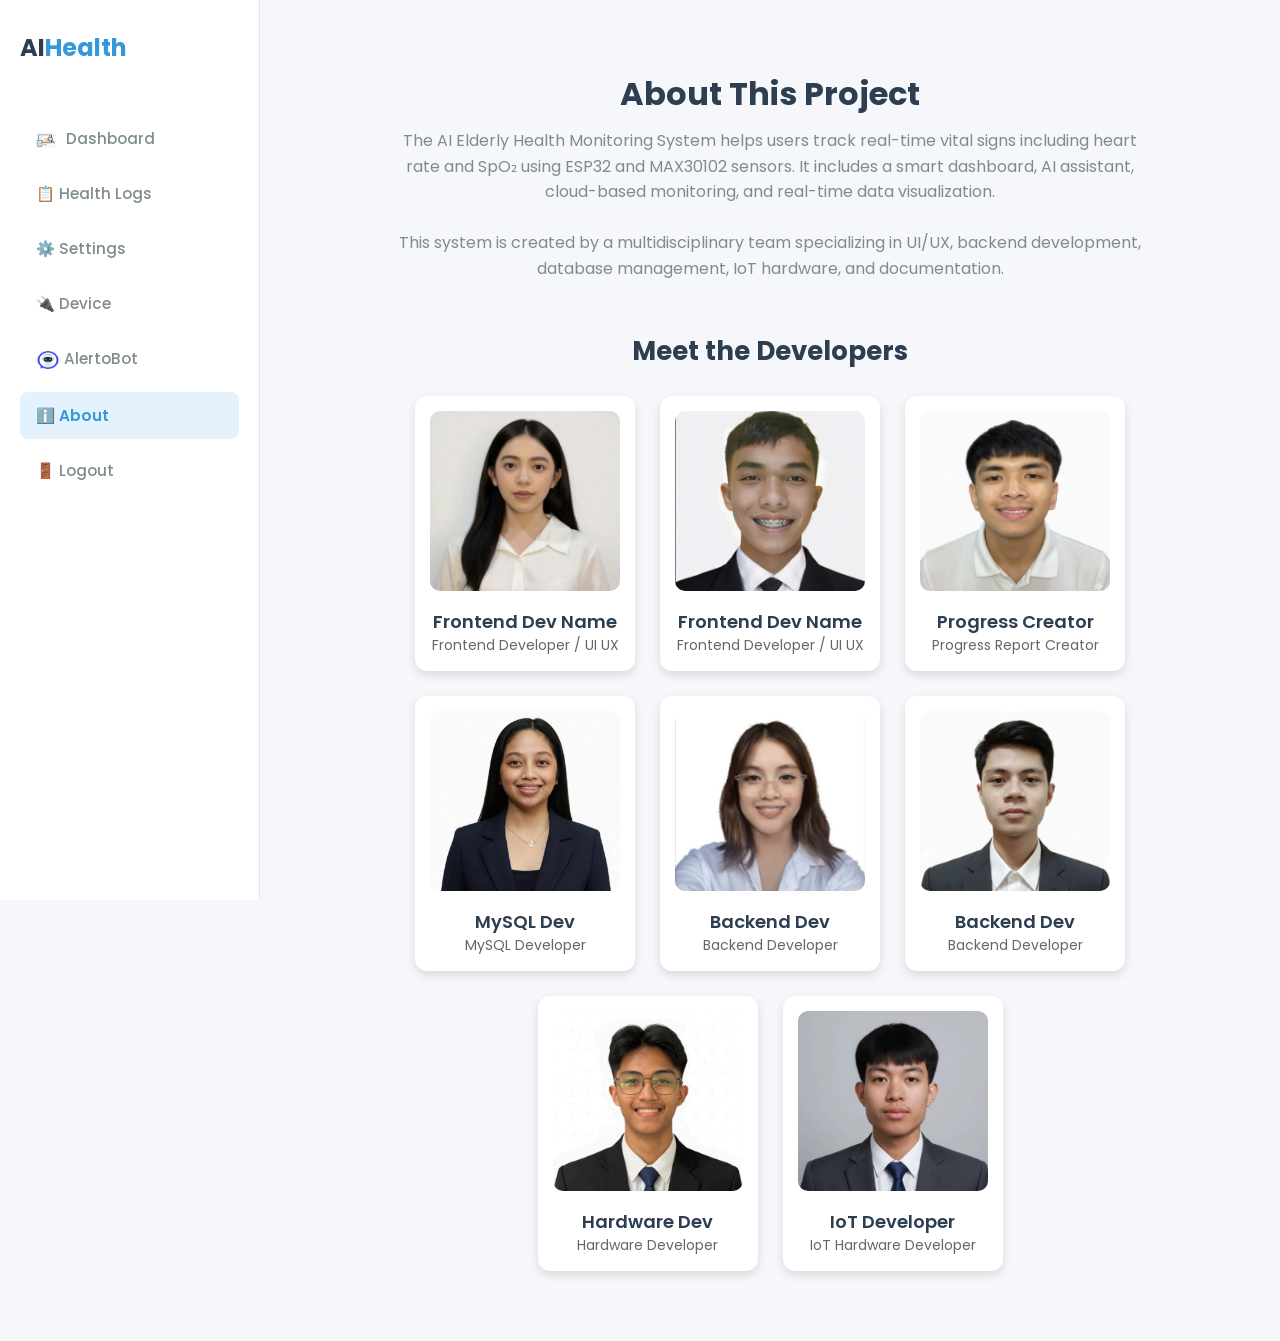
==== about.html @ 73e4592b "Restore frontend files" ====
<!DOCTYPE html>
<html lang="en">
<head>
  <meta charset="UTF-8" />
  <meta name="viewport" content="width=device-width, initial-scale=1.0" />
  <title>About | AI Health Monitor</title>

  <link rel="stylesheet" href="styles.css" />
  <link href="https://fonts.googleapis.com/css2?family=Poppins:wght@400;600;700&display=swap" rel="stylesheet" />

  <style>
    .about-wrapper {
      width: 100%;
      display: flex;
      justify-content: center;
    }

    .about-container {
      padding: 20px;
      width: 90%;
      max-width: 1000px;
      text-align: center;
    }

    .about-title {
      font-size: 32px;
      font-weight: 700;
      margin-bottom: 10px;
    }

    .about-desc {
      font-size: 16px;
      line-height: 1.6;
      margin: 0 auto 30px auto;
      max-width: 850px;
    }

    .team-section {
      margin-top: 50px;
    }

    .team-title {
      font-size: 26px;
      font-weight: 700;
      margin-bottom: 25px;
    }

    .team-grid {
      display: flex;
      flex-wrap: wrap;
      justify-content: center;
      gap: 25px;
    }

    /* Dev Card Styles */
    .dev-card {
      width: 220px;
      background: #fff;
      border-radius: 12px;
      padding: 15px;
      box-shadow: 0 4px 10px rgba(0,0,0,0.12);
      text-align: center;
      transition: transform 0.35s ease, box-shadow 0.35s ease;
      cursor: pointer;
    }

    /* Hover Animation */
    .dev-card:hover {
      transform: translateY(-8px) scale(1.03);
      box-shadow: 0 10px 20px rgba(0,0,0,0.18);
    }

    .dev-photo {
      width: 100%;
      height: 180px;
      object-fit: cover;
      border-radius: 10px;
      background: #ccc;
    }

    .dev-name {
      font-size: 18px;
      font-weight: 600;
      margin-top: 10px;
    }

    .dev-role {
      font-size: 14px;
      color: #666;
    }

    /* Modal Background */
.modal {
  display: none;
  position: fixed;
  z-index: 2000;
  left: 0;
  top: 0;
  width: 100%;
  height: 100%;
  background: rgba(0,0,0,0.6);
  animation: fadeIn 0.3s ease;
}

/* Modal Box */
.modal-content {
  background: #fff;
  width: 90%;
  max-width: 450px;
  margin: 7% auto;
  padding: 20px;
  border-radius: 12px;
  text-align: center;
  animation: popIn 0.3s ease;
  box-shadow: 0 10px 25px rgba(0,0,0,0.2);
}

/* Developer Modal Photo */
.modal-photo {
  width: 160px;
  height: 160px;
  border-radius: 12px;
  object-fit: cover;
  margin-bottom: 15px;
}

/* Close Button */
.close {
  float: right;
  font-size: 28px;
  cursor: pointer;
  font-weight: bold;
}

/* Animations */
@keyframes fadeIn {
  from { opacity: 0; }
  to { opacity: 1; }
}

@keyframes popIn {
  from { transform: scale(0.8); opacity: 0; }
  to { transform: scale(1); opacity: 1; }
}

/* Updated Professional Modal Styling */
.professional-modal {
  max-width: 520px;
  padding: 35px 40px;
  border-radius: 18px;
  background: #ffffff;
  box-shadow: 0 10px 40px rgba(0,0,0,0.15);
  animation: fadeIn 0.22s ease-out;
}

@keyframes fadeIn {
  from { opacity: 0; transform: scale(0.97); }
  to { opacity: 1; transform: scale(1); }
}

.close {
  font-size: 26px;
  font-weight: bold;
  color: #444;
  position: absolute;
  right: 25px;
  top: 20px;
  cursor: pointer;
}

.modal-header {
  text-align: center;
  margin-bottom: 25px;
}

.modal-photo {
  width: 140px;
  height: 140px;
  object-fit: cover;
  border-radius: 12px;
  margin-bottom: 12px;
  box-shadow: 0 4px 12px rgba(0,0,0,0.15);
}

.modal-name {
  font-size: 26px;
  font-weight: 700;
  margin: 8px 0 3px;
  color: #1d2d50;
}

.modal-role {
  font-size: 15px;
  font-weight: 600;
  color: #377dff;
  margin-bottom: 15px;
}

.modal-section {
  margin: 28px 0;
  text-align: center;
}

.section-title {
  font-size: 16px;
  font-weight: 700;
  margin-bottom: 6px;
  color: #444;
}

.modal-section p {
  font-size: 15px;
  color: #555;
  line-height: 1.5;
}

.contribution-list {
  text-align: left;
  margin-top: 10px;
  padding-left: 18px;
  line-height: 1.6;
}

.contribution-list li {
  margin-bottom: 8px;
  color: #333;
}


  </style>
</head>

<body>
  <button class="back-btn" onclick="window.location.href='dashboard.html'">← Back</button>

  <div class="dashboard-container">
    <!-- Sidebar -->
    <aside class="sidebar">
      <h2 class="logo">AI<span>Health</span></h2>
      <nav class="nav-links">
        <a href="./dashboard.html"><img src="dashboard.png" class="nav-icon"> Dashboard</a>
        <a href="./healthlogs.html">📋 Health Logs</a>
        <a href="./settings.html">⚙️ Settings</a>
        <a href="./device.html">🔌 Device</a>
        <a href="./ai-assistant.html">
          <img src="chatbot.jpg" style="width:24px; height:24px; border-radius:50%; vertical-align:middle;">
          AlertoBot
        </a>
        <a href="./about.html" class="active">ℹ️ About</a>
        <a href="./signin.html">🚪 Logout</a>
      </nav>
    </aside>

    <!-- Main Content -->
    <main class="main-content">
      <div class="about-wrapper">
        <div class="about-container">

          <!-- Overview -->
          <h1 class="about-title">About This Project</h1>
          <p class="about-desc">
            The AI Elderly Health Monitoring System helps users track real-time vital signs including heart rate and SpO₂ using ESP32 and MAX30102 sensors. 
            It includes a smart dashboard, AI assistant, cloud-based monitoring, and real-time data visualization.
            <br><br>
            This system is created by a multidisciplinary team specializing in UI/UX, backend development, database management, IoT hardware, and documentation.
          </p>

          <!-- Developer Section -->
          <div class="team-section">
  <h2 class="team-title">Meet the Developers</h2>

  <div class="team-grid">

    <!-- Example Developer Card (Copy for all devs) -->
    <div class="dev-card" onclick="openModal('dev1')">
      <img src="sun.png" class="dev-photo">
      <div class="dev-name">Frontend Dev Name</div>
      <div class="dev-role">Frontend Developer / UI UX</div>
    </div>

    <div class="dev-card" onclick="openModal('dev2')">
      <img src="jazz.png" class="dev-photo">
      <div class="dev-name">Frontend Dev Name</div>
      <div class="dev-role">Frontend Developer / UI UX</div>
    </div>

    <div class="dev-card" onclick="openModal('dev3')">
      <img src="manalo.png" class="dev-photo">
      <div class="dev-name">Progress Creator</div>
      <div class="dev-role">Progress Report Creator</div>
    </div>

    <div class="dev-card" onclick="openModal('dev4')">
      <img src="lana.png" class="dev-photo">
      <div class="dev-name">MySQL Dev</div>
      <div class="dev-role">MySQL Developer</div>
    </div>

    <div class="dev-card" onclick="openModal('dev5')">
      <img src="manel.png" class="dev-photo">
      <div class="dev-name">Backend Dev</div>
      <div class="dev-role">Backend Developer</div>
    </div>

    <div class="dev-card" onclick="openModal('dev6')">
      <img src="jen.png" class="dev-photo">
      <div class="dev-name">Backend Dev</div>
      <div class="dev-role">Backend Developer</div>
    </div>

    <div class="dev-card" onclick="openModal('dev7')">
      <img src="harris.png" class="dev-photo">
      <div class="dev-name">Hardware Dev</div>
      <div class="dev-role">Hardware Developer</div>
    </div>

    <div class="dev-card" onclick="openModal('dev8')">
      <img src="jonas.png" class="dev-photo">
      <div class="dev-name">IoT Developer</div>
      <div class="dev-role">IoT Hardware Developer</div>
    </div>

  </div>
</div>

<!-- ========================== -->
<!-- MODALS FOR EACH DEVELOPER -->
<!-- ========================== -->

<!-- Example Modal -->
<div id="dev1" class="modal">
  <div class="modal-content professional-modal">

    <span class="close" onclick="closeModal('dev1')">&times;</span>

    <div class="modal-header">
      <img src="sun.png" class="modal-photo" alt="Developer Photo">
      <h2 class="modal-name">Sunshine Lepaña</h2>
      <h4 class="modal-role">Frontend Developer</h4>
    </div>

    <div class="modal-section">
      <h3 class="section-title">Year & Course</h3>
      <p>4th Year Bachelor of Science in Computer Engineering</p>
    </div>

    <div class="modal-section">
      <h3 class="section-title">School</h3>
      <p>Laguna State Polytechnic University - San Pablo City Campus</p>
    </div>

    <div class="modal-section">
      <h3 class="section-title">Contributions</h3>
      <ul class="contribution-list">
        <li>Implement responsive layouts for multi-device compatibility</li>
        <li>Improve UI/UX through organized page structure</li>
        <li>Ensure accessibility using proper tags, labels, and attributes</li>
        <li>Maintain consistency in layout and content presentation</li>
      </ul>
    </div>

  </div>
</div>



<!-- DEV 2 MODAL -->
<div id="dev2" class="modal">
  <div class="modal-content professional-modal">
    <span class="close" onclick="closeModal('dev2')">&times;</span>

    <div class="modal-header">
      <img src="jazz.png" class="modal-photo" alt="Developer Photo">
      <h2 class="modal-name">Jazztin M. Isabedra</h2>
      <h4 class="modal-role">Frontend Developer</h4>
    </div>

    <div class="modal-section">
      <h3 class="section-title">Year & Course</h3>
      <p>4th Year Bachelor of Science in Computer Engineering</p>
    </div>

    <div class="modal-section">
      <h3 class="section-title">Email</h3>
      <p>isabedrajazz@gmail.com</p>
    </div>

    <div class="modal-section">
      <h3 class="section-title">Contributions</h3>
      <ul class="contribution-list">
        <li>Improved the user interface and user experience</li>
        <li>Designed clean, responsive, user-friendly layouts</li>
        <li>Styled components for consistency and clarity</li>
        <li>Enhanced interactivity and user flow</li>
        <li>Ensured front-end matched project branding & requirements</li>
      </ul>
    </div>
  </div>
</div>


<!-- DEV 3 MODAL -->
<div id="dev3" class="modal">
  <div class="modal-content professional-modal">
    <span class="close" onclick="closeModal('dev3')">&times;</span>

    <div class="modal-header">
      <img src="manalo.png" class="modal-photo" alt="Developer Photo">
      <h2 class="modal-name">Carl Justin D. Manalo</h2>
      <h4 class="modal-role">Progress Report Creator</h4>
    </div>

    <div class="modal-section">
      <h3 class="section-title">Year & Course</h3>
      <p>4th Year Bachelor of Science in Computer Engineering</p>
    </div>

    <div class="modal-section">
      <h3 class="section-title">Email</h3>
      <p>cjmanalo525@gmail.com</p>
    </div>

    <div class="modal-section">
      <h3 class="section-title">Contributions</h3>
      <ul class="contribution-list">
        <li>Summarized group accomplishments for reports</li>
        <li>Checked progress alignment with planned timeline</li>
        <li>Highlighted completed tasks and areas for improvement</li>
        <li>Coordinated with teammates for updates</li>
        <li>Ensured reports were clear, organized, and goal-aligned</li>
      </ul>
    </div>
  </div>
</div>


<!-- DEV 4 MODAL -->
<div id="dev4" class="modal">
  <div class="modal-content professional-modal">
    <span class="close" onclick="closeModal('dev4')">&times;</span>

    <div class="modal-header">
      <img src="lana.png" class="modal-photo" alt="Developer Photo">
      <h2 class="modal-name">Lana Reece R. Uy</h2>
      <h4 class="modal-role">MySQL / Database Developer</h4>
    </div>

    <div class="modal-section">
      <h3 class="section-title">Year & Course</h3>
      <p>4th Year Bachelor of Science in Computer Engineering</p>
    </div>

    <div class="modal-section">
      <h3 class="section-title">Email</h3>
      <p>lana.rplxy@gmail.com</p>
    </div>

    <div class="modal-section">
      <h3 class="section-title">Contributions</h3>
      <ul class="contribution-list">
        <li>Ensured secure and organized data storage</li>
        <li>Identified required system data such as profiles and records</li>
        <li>Designed normalized tables for efficiency</li>
        <li>Aligned database structure with AI and front-end requirements</li>
      </ul>
    </div>
  </div>
</div>


<!-- DEV 5 MODAL -->
<div id="dev5" class="modal">
  <div class="modal-content professional-modal">
    <span class="close" onclick="closeModal('dev5')">&times;</span>

    <div class="modal-header">
      <img src="manel.png" class="modal-photo" alt="Developer Photo">
      <h2 class="modal-name">Marinell A. Endaya</h2>
      <h4 class="modal-role">Backend Developer</h4>
    </div>

    <div class="modal-section">
      <h3 class="section-title">Year & Course</h3>
      <p>4th Year Bachelor of Science in Computer Engineering</p>
    </div>

    <div class="modal-section">
      <h3 class="section-title">Email</h3>
      <p>endayamarinell@gmail.com</p>
    </div>

    <div class="modal-section">
      <h3 class="section-title">Contributions</h3>
      <ul class="contribution-list">
        <li>Designed overall backend architecture</li>
        <li>Managed user, device, and health record databases</li>
        <li>Developed schema, utilities, and CRUD operations</li>
        <li>Created APIs connecting frontend to backend</li>
        <li>Integrated AI model for health risk analysis</li>
        <li>Implemented error handling and sensor data processing</li>
      </ul>
    </div>
  </div>
</div>


<!-- DEV 6 MODAL -->
<div id="dev6" class="modal">
  <div class="modal-content professional-modal">
    <span class="close" onclick="closeModal('dev6')">&times;</span>

    <div class="modal-header">
      <img src="jen.png" class="modal-photo" alt="Developer Photo">
      <h2 class="modal-name">Jenvhee P. Guevarra</h2>
      <h4 class="modal-role">Backend Developer</h4>
    </div>

    <div class="modal-section">
      <h3 class="section-title">Year & Course</h3>
      <p>4th Year Bachelor of Science in Computer Engineering</p>
    </div>

    <div class="modal-section">
      <h3 class="section-title">Email</h3>
      <p>jenvheeguevarra@gmail.com</p>
    </div>

    <div class="modal-section">
      <h3 class="section-title">Contributions</h3>
      <ul class="contribution-list">
        <li>Monitored servers, databases, and APIs</li>
        <li>Handled API testing and validation</li>
        <li>Ensured system uptime and responsiveness</li>
        <li>Debugged backend functions and sensor data handling</li>
        <li>Analyzed server logs and performance issues</li>
      </ul>
    </div>
  </div>
</div>

<!-- DEV 7 MODAL -->
<div id="dev7" class="modal">
  <div class="modal-content professional-modal">
    <span class="close" onclick="closeModal('dev7')">&times;</span>

    <div class="modal-header">
      <img src="harris.png" class="modal-photo" alt="Developer Photo">
      <h2 class="modal-name">Mark Harris M. Malveda</h2>
      <h4 class="modal-role">IoT Developer</h4>
    </div>

    <div class="modal-section">
      <h3 class="section-title">Year & Course</h3>
      <p>4th Year Bachelor of Science in Computer Engineering</p>
    </div>

    <div class="modal-section">
      <h3 class="section-title">Email</h3>
      <p>Harrismalveda88@gmail.com</p>
    </div>

    <div class="modal-section">
      <h3 class="section-title">Contributions</h3>
      <ul class="contribution-list">
        <li>Tested all hardware components</li>
        <li>Built device and soldered sensor connections</li>
        <li>Verified sensor output via Arduino terminal</li>
        <li>Ensured proper hardware functionality</li>
      </ul>
    </div>
  </div>
</div>


<!-- DEV 8 MODAL -->
<div id="dev8" class="modal">
  <div class="modal-content professional-modal">
    <span class="close" onclick="closeModal('dev8')">&times;</span>

    <div class="modal-header">
      <img src="jonas.png" class="modal-photo" alt="Developer Photo">
      <h2 class="modal-name">Jonas Bartolome</h2>
      <h4 class="modal-role">IoT Developer</h4>
    </div>

    <div class="modal-section">
      <h3 class="section-title">Year & Course</h3>
      <p>4th Year Bachelor of Science in Computer Engineering</p>
    </div>

    <div class="modal-section">
      <h3 class="section-title">Contributions</h3>
      <ul class="contribution-list">
        <li>Handled ESP32 coding and program integration</li>
        <li>Tested all components through Arduino serial monitor</li>
        <li>Ensured proper communication between sensors & code</li>
        <li>Debugged and verified device programs</li>
        <li>Checked device outputs for proper functionality</li>
      </ul>
    </div>
  </div>
</div>



        </div>
      </div>
    </main>
  </div>
<script>
function openModal(id) {
  document.getElementById(id).style.display = "block";
}

function closeModal(id) {
  document.getElementById(id).style.display = "none";
}

// Close modal if clicked outside the content
window.onclick = function(event) {
  document.querySelectorAll(".modal").forEach(m => {
    if (event.target === m) m.style.display = "none";
  });
};
</script>
<script src="logout.js"></script>
</body>
</html>
---- styles.css ----
/* === Global Styles === */
* {
  margin: 0;
  padding: 0;
  box-sizing: border-box;
  font-family: 'Poppins', sans-serif;
}

body {
  min-height: 100vh;
  background: #f5f7fa;
  color: #2c3e50;
  margin: 0;
  padding: 0;
}

/* === Container & Hero === */
.container {
  text-align: center;
  color: #2c3e50;
  min-height: 100vh;
  width: 100%;
  background: #ffffff;
  padding: 80px 40px;
  display: flex;
  align-items: center;
  justify-content: center;
  animation: fadeIn 1s ease;
}

.container .hero {
  max-width: 600px;
  width: 100%;
}

.image-area {
  display: flex;
  justify-content: center;
  gap: 20px;
  margin-bottom: 25px;
}

.nav-icon {
  width: 20px;
  height: 20px;
  object-fit: contain;
  margin-right: 6px;
  vertical-align: middle;
}

.hero-img {
  width: 90px;
  height: auto;
  animation: float 3s ease-in-out infinite;
  mix-blend-mode: multiply;
  background: transparent;
}

/* === Text === */
h1 {
  font-size: 1.9rem;
  font-weight: 700;
  margin-bottom: 12px;
  color: #2c3e50;
}

.highlight {
  color: #3498db;
}

p {
  font-size: 0.95rem;
  color: #7f8c8d;
  margin-bottom: 30px;
  line-height: 1.6;
}

/* === Button === */
.get-started-btn {
  padding: 14px 40px;
  font-size: 1rem;
  color: white;
  border: none;
  border-radius: 8px;
  background: #3498db;
  cursor: pointer;
  transition: all 0.3s ease;
  font-weight: 600;
}

.get-started-btn:hover {
  background: #2980b9;
  transform: translateY(-2px);
  box-shadow: 0 4px 12px rgba(52, 152, 219, 0.3);
}

.get-started-btn:disabled {
  opacity: 0.6;
  cursor: not-allowed;
}

/* === Animations === */
@keyframes fadeIn {
  from { opacity: 0; transform: translateY(20px); }
  to { opacity: 1; transform: translateY(0); }
}

@keyframes float {
  0%, 100% { transform: translateY(0); }
  50% { transform: translateY(-8px); }
}

/* === Sign In/Up Page Styles === */
.signin-container {
  min-height: 100vh;
  width: 100%;
  padding: 80px 40px;
  background: #ffffff;
  display: flex;
  align-items: center;
  justify-content: center;
}

.signin-container .hero {
  max-width: 500px;
  width: 100%;
}

.signin-title {
  font-size: 1.9rem;
  font-weight: 700;
  margin-top: 10px;
  margin-bottom: 8px;
  color: #2c3e50;
}

.signin-subtitle {
  font-size: 0.95rem;
  color: #7f8c8d;
  margin-bottom: 35px;
}

.signin-form {
  display: flex;
  flex-direction: column;
  align-items: center;
  gap: 16px;
  width: 100%;
}

.input-group {
  width: 100%;
}

.input-group input {
  width: 100%;
  padding: 14px 16px;
  border: 2px solid #e1e8ed;
  border-radius: 8px;
  outline: none;
  background: #ffffff;
  color: #2c3e50;
  font-size: 0.95rem;
  transition: all 0.3s ease;
}

.input-group input::placeholder {
  color: #95a5a6;
}

.input-group input:focus {
  border-color: #3498db;
  box-shadow: 0 0 0 3px rgba(52, 152, 219, 0.1);
}

.input-group input[type="number"]::-webkit-inner-spin-button {
  -webkit-appearance: none;
  margin: 0;
}

.remember-me {
  width: 100%;
  text-align: left;
  margin: 5px 0;
}

.remember-me label {
  color: #7f8c8d;
  font-size: 0.9rem;
  cursor: pointer;
  display: flex;
  align-items: center;
  gap: 8px;
}

.remember-me input[type="checkbox"] {
  cursor: pointer;
}

.signup-link {
  margin-top: 20px;
  font-size: 0.9rem;
  color: #7f8c8d;
}

.signup-link a {
  color: #3498db;
  font-weight: 600;
  text-decoration: none;
  transition: 0.2s;
}

.signup-link a:hover {
  color: #2980b9;
  text-decoration: underline;
}

.button-group {
  display: flex;
  flex-direction: column;
  align-items: center;
  gap: 12px;
  width: 100%;
}

/* === Back Button === */
.back-btn {
  position: absolute;
  top: 25px;
  left: 25px;
  background: #ffffff;
  color: #2c3e50;
  border: 2px solid #e1e8ed;
  font-size: 15px;
  font-weight: 600;
  padding: 10px 20px;
  border-radius: 8px;
  cursor: pointer;
  transition: all 0.3s ease;
}

.back-btn:hover {
  background: #f8f9fa;
  border-color: #3498db;
  color: #3498db;
}

/* === DASHBOARD LAYOUT === */
.dashboard-container {
  display: flex;
  min-height: 100vh;
  width: 100%;
  background: #f5f7fa;
  color: #2c3e50;
  font-family: 'Poppins', sans-serif;
}

/* Sidebar */
.sidebar {
  width: 260px;
  background: #ffffff;
  border-right: 1px solid #e1e8ed;
  padding: 30px 20px;
  display: flex;
  flex-direction: column;
  align-items: flex-start;
  position: sticky;
  top: 0;
  height: 100vh;
}

.logo {
  font-size: 24px;
  font-weight: 700;
  margin-bottom: 50px;
  color: #2c3e50;
}

.logo span {
  color: #3498db;
}

.nav-links {
  display: flex;
  flex-direction: column;
  gap: 8px;
  width: 100%;
}

.nav-links a {
  text-decoration: none;
  color: #7f8c8d;
  font-weight: 500;
  padding: 12px 16px;
  border-radius: 8px;
  transition: all 0.3s ease;
  font-size: 0.95rem;
}

.nav-links a:hover {
  background: #f8f9fa;
  color: #2c3e50;
}

.nav-links a.active {
  background: #e3f2fd;
  color: #3498db;
  font-weight: 600;
}

/* Main Content */
.main-content {
  flex: 1;
  padding: 50px 60px;
  overflow-y: auto;
  width: 100%;
  background: #f5f7fa;
}

.dashboard-header h1 {
  font-size: 28px;
  font-weight: 700;
  margin-bottom: 8px;
  color: #2c3e50;
}

.dashboard-header p {
  color: #7f8c8d;
  margin-bottom: 35px;
  font-size: 0.95rem;
}

/* Health Cards */
.cards {
  display: grid;
  grid-template-columns: repeat(auto-fit, minmax(280px, 1fr));
  gap: 28px;
  margin-bottom: 45px;
}

.card {
  background: #ffffff;
  border: 1px solid #e1e8ed;
  border-radius: 12px;
  padding: 28px;
  text-align: center;
  transition: all 0.3s ease;
}

.card:hover {
  transform: translateY(-4px);
  box-shadow: 0 8px 24px rgba(0, 0, 0, 0.1);
}

.card h3 {
  font-size: 0.9rem;
  color: #7f8c8d;
  margin-bottom: 12px;
  font-weight: 600;
}

.card .value {
  font-size: 32px;
  font-weight: 700;
  color: #2c3e50;
  margin-top: 8px;
}

.card span {
  font-size: 16px;
  color: #3498db;
  font-weight: 500;
}

/* Chart Section */
.chart-section {
  background: #ffffff;
  border: 1px solid #e1e8ed;
  border-radius: 12px;
  padding: 40px;
  margin-bottom: 30px;
}

.chart-section h2 {
  margin-bottom: 24px;
  font-size: 20px;
  font-weight: 700;
  color: #2c3e50;
  display: flex;
  align-items: center;
  gap: 10px;
}

.chart-container {
  background: #ffffff;
  border-radius: 8px;
  padding: 20px;
  margin-top: 10px;
}

/* Settings Section */
.settings-section {
  background: #ffffff;
  border: 1px solid #e1e8ed;
  border-radius: 12px;
  padding: 40px;
  width: 100%;
  max-width: 800px;
}

.settings-section form {
  display: flex;
  flex-direction: column;
  gap: 20px;
}

.settings-section .input-group label {
  display: block;
  margin-bottom: 8px;
  font-weight: 600;
  color: #2c3e50;
  font-size: 0.9rem;
}

.theme-toggle {
  padding: 16px 0;
  border-top: 1px solid #e1e8ed;
  margin-top: 10px;
}

.theme-toggle label {
  display: flex;
  align-items: center;
  gap: 10px;
  cursor: pointer;
  color: #2c3e50;
  font-weight: 500;
}

/* Health Logs Section */
.live-vitals {
  background: #ffffff;
  border: 1px solid #e1e8ed;
  border-radius: 12px;
  padding: 35px;
  margin-bottom: 35px;
}

.live-vitals h2 {
  font-size: 20px;
  font-weight: 700;
  margin-bottom: 20px;
  color: #2c3e50;
}

.vitals-grid {
  display: grid;
  grid-template-columns: repeat(auto-fit, minmax(250px, 1fr));
  gap: 24px;
}

.vital-box {
  background: #f8f9fa;
  border-radius: 8px;
  padding: 20px;
  text-align: center;
}

.vital-box h3 {
  font-size: 0.9rem;
  color: #7f8c8d;
  margin-bottom: 10px;
  font-weight: 600;
}

.vital-box p {
  font-size: 24px;
  font-weight: 700;
  color: #2c3e50;
  margin: 0;
}

.logs-section {
  background: #ffffff;
  border: 1px solid #e1e8ed;
  border-radius: 12px;
  padding: 35px;
  margin-bottom: 35px;
}

.logs-section h2 {
  font-size: 20px;
  font-weight: 700;
  margin-bottom: 20px;
  color: #2c3e50;
  display: inline-block;
}

#refresh-btn {
  float: right;
  padding: 8px 20px;
  background: #3498db;
  color: white;
  border: none;
  border-radius: 6px;
  cursor: pointer;
  font-weight: 600;
  font-size: 0.9rem;
  transition: all 0.3s ease;
}

#refresh-btn:hover {
  background: #2980b9;
}

.logs-table {
  width: 100%;
  border-collapse: collapse;
  margin-top: 20px;
  font-size: 0.9rem;
}

.logs-table th,
.logs-table td {
  padding: 14px 16px;
  text-align: center;
  border-bottom: 1px solid #e1e8ed;
}

.logs-table th {
  background-color: #f8f9fa;
  font-weight: 600;
  color: #2c3e50;
  border-top: 1px solid #e1e8ed;
}

.logs-table td {
  color: #7f8c8d;
}

.logs-table tbody tr:hover {
  background-color: #f8f9fa;
}

/* Device Section */
.device-section {
  display: flex;
  flex-direction: column;
  align-items: center;
  justify-content: center;
  gap: 30px;
  width: 100%;
  padding: 40px 0;
}

.device-card, .device-info {
  background: #ffffff;
  border: 1px solid #e1e8ed;
  border-radius: 12px;
  padding: 50px;
  text-align: center;
  width: 100%;
  max-width: 600px;
  box-shadow: 0 4px 12px rgba(0, 0, 0, 0.05);
  transition: all 0.3s ease;
}

.device-card:hover {
  transform: translateY(-4px);
  box-shadow: 0 8px 24px rgba(0, 0, 0, 0.1);
}

.device-card h2 {
  color: #2c3e50;
  margin-bottom: 15px;
}

.device-icon {
  width: 60px;
  margin-bottom: 15px;
  opacity: 0.9;
}

.device-info {
  max-width: 700px;
}

.device-info.hidden {
  display: none;
}

.device-info ul {
  list-style: none;
  text-align: left;
  padding: 0;
}

.device-info li {
  padding: 12px 0;
  border-bottom: 1px solid #e1e8ed;
  color: #7f8c8d;
}

.device-info li:last-child {
  border-bottom: none;
}

.device-info strong {
  color: #2c3e50;
  font-weight: 600;
}

.loading-spinner {
  border: 4px solid #e1e8ed;
  border-top: 4px solid #3498db;
  border-radius: 50%;
  width: 35px;
  height: 35px;
  animation: spin 1s linear infinite;
  margin: 10px auto;
}

@keyframes spin {
  0% { transform: rotate(0deg); }
  100% { transform: rotate(360deg); }
}

.connected {
  color: #27ae60;
  font-weight: 600;
}

.error-message {
  color: #e74c3c;
  margin-top: 10px;
  font-size: 0.9rem;
}

#device-status {
  margin: 15px 0;
  font-weight: 600;
  color: #7f8c8d;
}

/* Dark Mode */
body.dark-mode {
  background: #1a1a1a;
  color: #e1e8ed;
}

body.dark-mode .container,
body.dark-mode .signin-container,
body.dark-mode .card,
body.dark-mode .sidebar,
body.dark-mode .chart-section,
body.dark-mode .settings-section,
body.dark-mode .live-vitals,
body.dark-mode .logs-section,
body.dark-mode .device-card,
body.dark-mode .device-info {
  background: #2c2c2c;
  border-color: #3a3a3a;
  color: #e1e8ed;
}

body.dark-mode h1,
body.dark-mode h2,
body.dark-mode h3,
body.dark-mode .logo,
body.dark-mode .card .value {
  color: #e1e8ed;
}

body.dark-mode p,
body.dark-mode .card h3,
body.dark-mode .nav-links a {
  color: #95a5a6;
}

body.dark-mode .input-group input {
  background: #1a1a1a;
  border-color: #3a3a3a;
  color: #e1e8ed;
}

body.dark-mode .input-group input:focus {
  border-color: #3498db;
}

body.dark-mode .nav-links a:hover {
  background: #3a3a3a;
  color: #e1e8ed;
}

body.dark-mode .nav-links a.active {
  background: #2c4a6b;
  color: #3498db;
}

body.dark-mode .back-btn {
  background: #2c2c2c;
  border-color: #3a3a3a;
  color: #e1e8ed;
}

body.dark-mode .back-btn:hover {
  background: #3a3a3a;
  border-color: #3498db;
}

body.dark-mode .logs-table th {
  background-color: #1a1a1a;
  color: #e1e8ed;
}

body.dark-mode .logs-table td {
  color: #95a5a6;
}

body.dark-mode .logs-table tbody tr:hover {
  background-color: #3a3a3a;
}

body.dark-mode .vital-box {
  background: #1a1a1a;
}

.hidden {
  display: none !important;
}

/* === Responsive Layouts === */
@media (max-width: 1024px) {
  .dashboard-container {
    flex-direction: column;
    height: auto;
  }

  .sidebar {
    width: 100%;
    height: auto;
    flex-direction: row;
    justify-content: space-around;
    align-items: center;
    padding: 20px;
    border-right: none;
    border-bottom: 1px solid #e1e8ed;
    position: relative;
  }

  .nav-links {
    flex-direction: row;
    gap: 10px;
  }

  .main-content {
    padding: 30px 20px;
  }

  .cards {
    grid-template-columns: repeat(auto-fit, minmax(200px, 1fr));
  }
}

@media (max-width: 768px) {
  .container,
  .signin-container {
    padding: 40px 25px;
  }

  .hero-img {
    width: 75px;
  }

  .get-started-btn {
    padding: 12px 32px;
    font-size: 0.95rem;
  }

  .dashboard-header h1 {
    font-size: 24px;
  }

  .card .value {
    font-size: 28px;
  }

  .chart-section,
  .settings-section,
  .live-vitals,
  .logs-section {
    padding: 24px;
  }

  .logs-table th,
  .logs-table td {
    padding: 10px 12px;
    font-size: 0.85rem;
  }
}

@media (max-width: 480px) {
  .sidebar {
    flex-direction: column;
    align-items: center;
  }

  .nav-links {
    flex-direction: column;
    align-items: center;
    width: 100%;
  }

  .cards {
    grid-template-columns: 1fr;
  }

  .back-btn {
    top: 15px;
    left: 15px;
    padding: 8px 16px;
    font-size: 14px;
  }

  .main-content {
    padding: 20px 15px;
  }
}
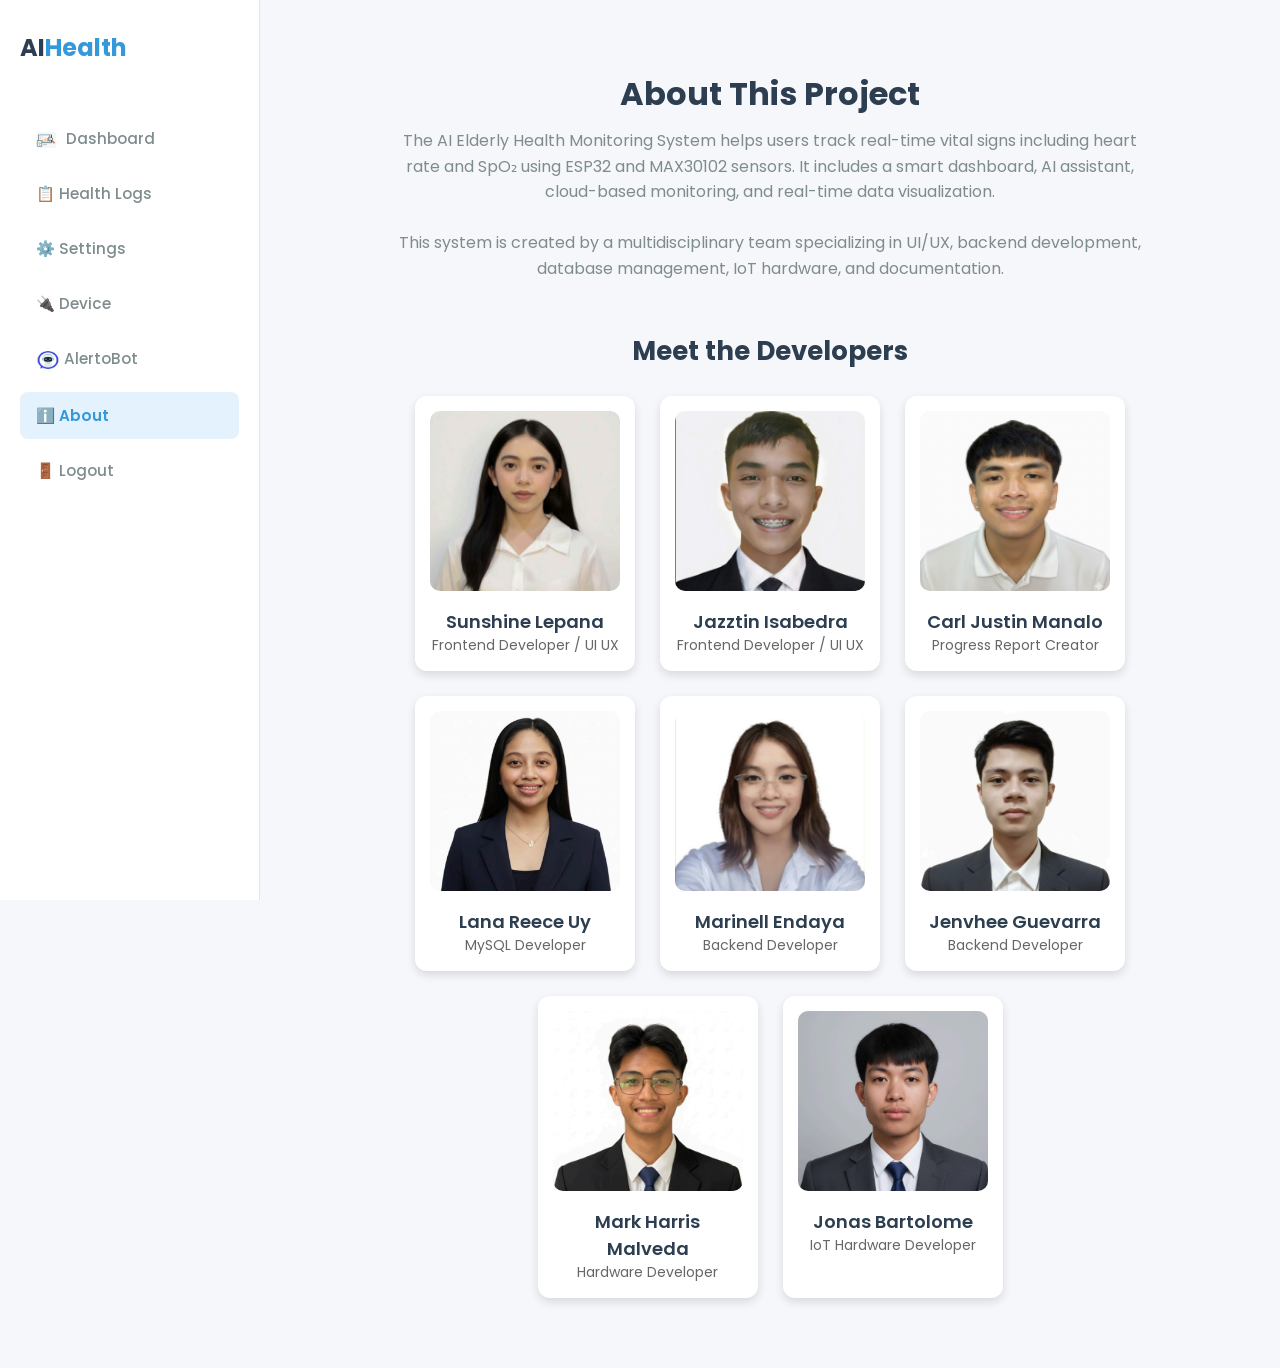
==== commit 1e2b1a09: "w" ====
--- a/about.html
+++ b/about.html
@@ -9,165 +9,143 @@
   <link href="https://fonts.googleapis.com/css2?family=Poppins:wght@400;600;700&display=swap" rel="stylesheet" />
 
   <style>
-    .about-wrapper {
-      width: 100%;
-      display: flex;
-      justify-content: center;
-    }
-
-    .about-container {
-      padding: 20px;
-      width: 90%;
-      max-width: 1000px;
-      text-align: center;
-    }
-
-    .about-title {
-      font-size: 32px;
-      font-weight: 700;
-      margin-bottom: 10px;
-    }
-
-    .about-desc {
-      font-size: 16px;
-      line-height: 1.6;
-      margin: 0 auto 30px auto;
-      max-width: 850px;
-    }
-
-    .team-section {
-      margin-top: 50px;
-    }
-
-    .team-title {
-      font-size: 26px;
-      font-weight: 700;
-      margin-bottom: 25px;
-    }
-
-    .team-grid {
-      display: flex;
-      flex-wrap: wrap;
-      justify-content: center;
-      gap: 25px;
-    }
-
-    /* Dev Card Styles */
-    .dev-card {
-      width: 220px;
-      background: #fff;
-      border-radius: 12px;
-      padding: 15px;
-      box-shadow: 0 4px 10px rgba(0,0,0,0.12);
-      text-align: center;
-      transition: transform 0.35s ease, box-shadow 0.35s ease;
-      cursor: pointer;
-    }
-
-    /* Hover Animation */
-    .dev-card:hover {
-      transform: translateY(-8px) scale(1.03);
-      box-shadow: 0 10px 20px rgba(0,0,0,0.18);
-    }
-
-    .dev-photo {
-      width: 100%;
-      height: 180px;
-      object-fit: cover;
-      border-radius: 10px;
-      background: #ccc;
-    }
-
-    .dev-name {
-      font-size: 18px;
-      font-weight: 600;
-      margin-top: 10px;
-    }
-
-    .dev-role {
-      font-size: 14px;
-      color: #666;
-    }
-
-    /* Modal Background */
+
+/* ===========================
+   ABOUT SECTION LAYOUT
+=========================== */
+.about-wrapper {
+  width: 100%;
+  display: flex;
+  justify-content: center;
+}
+
+.about-container {
+  padding: 20px;
+  width: 90%;
+  max-width: 1000px;
+  text-align: center;
+}
+
+.about-title {
+  font-size: 32px;
+  font-weight: 700;
+  margin-bottom: 10px;
+}
+
+.about-desc {
+  font-size: 16px;
+  line-height: 1.6;
+  margin: 0 auto 30px;
+  max-width: 850px;
+}
+
+/* ===========================
+   TEAM SECTION
+=========================== */
+.team-section {
+  margin-top: 50px;
+}
+
+.team-title {
+  font-size: 26px;
+  font-weight: 700;
+  margin-bottom: 25px;
+}
+
+.team-grid {
+  display: flex;
+  flex-wrap: wrap;
+  justify-content: center;
+  gap: 25px;
+}
+
+/* ===========================
+   DEVELOPER CARD
+=========================== */
+.dev-card {
+  width: 220px;
+  background: #fff;
+  border-radius: 12px;
+  padding: 15px;
+  box-shadow: 0 4px 10px rgba(0,0,0,0.12);
+  text-align: center;
+  transition: transform 0.35s ease, box-shadow 0.35s ease;
+  cursor: pointer;
+}
+
+.dev-card:hover {
+  transform: translateY(-8px) scale(1.03);
+  box-shadow: 0 10px 20px rgba(0,0,0,0.18);
+}
+
+.dev-photo {
+  width: 100%;
+  height: 180px;
+  object-fit: cover;
+  border-radius: 10px;
+  background: #ccc;
+}
+
+.dev-name {
+  font-size: 18px;
+  font-weight: 600;
+  margin-top: 10px;
+}
+
+.dev-role {
+  font-size: 14px;
+  color: #666;
+}
+
+/* ===========================
+   MODAL BACKDROP
+=========================== */
 .modal {
   display: none;
   position: fixed;
   z-index: 2000;
-  left: 0;
-  top: 0;
+  inset: 0;
   width: 100%;
   height: 100%;
   background: rgba(0,0,0,0.6);
   animation: fadeIn 0.3s ease;
-}
-
-/* Modal Box */
-.modal-content {
+  overflow-y: auto;              /* Fix: modal scrolls on small screens */
+}
+
+/* ===========================
+   MODAL CONTAINER
+=========================== */
+.modal-content,
+.professional-modal {
+  width: 90%;
+  max-width: 520px;
+  margin: 6% auto;
+  padding: 35px 40px;
   background: #fff;
-  width: 90%;
-  max-width: 450px;
-  margin: 7% auto;
-  padding: 20px;
-  border-radius: 12px;
-  text-align: center;
-  animation: popIn 0.3s ease;
-  box-shadow: 0 10px 25px rgba(0,0,0,0.2);
-}
-
-/* Developer Modal Photo */
-.modal-photo {
-  width: 160px;
-  height: 160px;
-  border-radius: 12px;
-  object-fit: cover;
-  margin-bottom: 15px;
-}
-
-/* Close Button */
+  border-radius: 18px;
+  position: relative;
+  box-shadow: 0 10px 40px rgba(0,0,0,0.15);
+  max-height: 90vh;             /* Fix: modal fits screen height */
+  overflow-y: auto;             /* Fix: inner scroll */
+  animation: fadeInScale 0.25s ease-out;
+}
+
+/* ===========================
+   CLOSE BUTTON
+=========================== */
 .close {
-  float: right;
-  font-size: 28px;
-  cursor: pointer;
-  font-weight: bold;
-}
-
-/* Animations */
-@keyframes fadeIn {
-  from { opacity: 0; }
-  to { opacity: 1; }
-}
-
-@keyframes popIn {
-  from { transform: scale(0.8); opacity: 0; }
-  to { transform: scale(1); opacity: 1; }
-}
-
-/* Updated Professional Modal Styling */
-.professional-modal {
-  max-width: 520px;
-  padding: 35px 40px;
-  border-radius: 18px;
-  background: #ffffff;
-  box-shadow: 0 10px 40px rgba(0,0,0,0.15);
-  animation: fadeIn 0.22s ease-out;
-}
-
-@keyframes fadeIn {
-  from { opacity: 0; transform: scale(0.97); }
-  to { opacity: 1; transform: scale(1); }
-}
-
-.close {
+  position: absolute;
+  right: 25px;
+  top: 20px;
   font-size: 26px;
   font-weight: bold;
   color: #444;
-  position: absolute;
-  right: 25px;
-  top: 20px;
   cursor: pointer;
 }
 
+/* ===========================
+   MODAL HEADER CONTENT
+=========================== */
 .modal-header {
   text-align: center;
   margin-bottom: 25px;
@@ -196,6 +174,9 @@
   margin-bottom: 15px;
 }
 
+/* ===========================
+   MODAL BODY SECTIONS
+=========================== */
 .modal-section {
   margin: 28px 0;
   text-align: center;
@@ -214,11 +195,12 @@
   line-height: 1.5;
 }
 
+/* Contribution List */
 .contribution-list {
   text-align: left;
-  margin-top: 10px;
   padding-left: 18px;
   line-height: 1.6;
+  margin-top: 10px;
 }
 
 .contribution-list li {
@@ -226,8 +208,21 @@
   color: #333;
 }
 
-
-  </style>
+/* ===========================
+   ANIMATIONS
+=========================== */
+@keyframes fadeIn {
+  from { opacity: 0; }
+  to { opacity: 1; }
+}
+
+@keyframes fadeInScale {
+  from { opacity: 0; transform: scale(0.95); }
+  to   { opacity: 1; transform: scale(1); }
+}
+
+</style>
+
 </head>
 
 <body>
@@ -274,49 +269,49 @@
     <!-- Example Developer Card (Copy for all devs) -->
     <div class="dev-card" onclick="openModal('dev1')">
       <img src="sun.png" class="dev-photo">
-      <div class="dev-name">Frontend Dev Name</div>
+      <div class="dev-name">Sunshine Lepana</div>
       <div class="dev-role">Frontend Developer / UI UX</div>
     </div>
 
     <div class="dev-card" onclick="openModal('dev2')">
       <img src="jazz.png" class="dev-photo">
-      <div class="dev-name">Frontend Dev Name</div>
+      <div class="dev-name">Jazztin Isabedra</div>
       <div class="dev-role">Frontend Developer / UI UX</div>
     </div>
 
     <div class="dev-card" onclick="openModal('dev3')">
       <img src="manalo.png" class="dev-photo">
-      <div class="dev-name">Progress Creator</div>
+      <div class="dev-name">Carl Justin Manalo</div>
       <div class="dev-role">Progress Report Creator</div>
     </div>
 
     <div class="dev-card" onclick="openModal('dev4')">
       <img src="lana.png" class="dev-photo">
-      <div class="dev-name">MySQL Dev</div>
+      <div class="dev-name">Lana Reece Uy</div>
       <div class="dev-role">MySQL Developer</div>
     </div>
 
     <div class="dev-card" onclick="openModal('dev5')">
       <img src="manel.png" class="dev-photo">
-      <div class="dev-name">Backend Dev</div>
+      <div class="dev-name">Marinell Endaya</div>
       <div class="dev-role">Backend Developer</div>
     </div>
 
     <div class="dev-card" onclick="openModal('dev6')">
       <img src="jen.png" class="dev-photo">
-      <div class="dev-name">Backend Dev</div>
+      <div class="dev-name">Jenvhee Guevarra</div>
       <div class="dev-role">Backend Developer</div>
     </div>
 
     <div class="dev-card" onclick="openModal('dev7')">
       <img src="harris.png" class="dev-photo">
-      <div class="dev-name">Hardware Dev</div>
+      <div class="dev-name">Mark Harris Malveda</div>
       <div class="dev-role">Hardware Developer</div>
     </div>
 
     <div class="dev-card" onclick="openModal('dev8')">
       <img src="jonas.png" class="dev-photo">
-      <div class="dev-name">IoT Developer</div>
+      <div class="dev-name">Jonas Bartolome</div>
       <div class="dev-role">IoT Hardware Developer</div>
     </div>
 
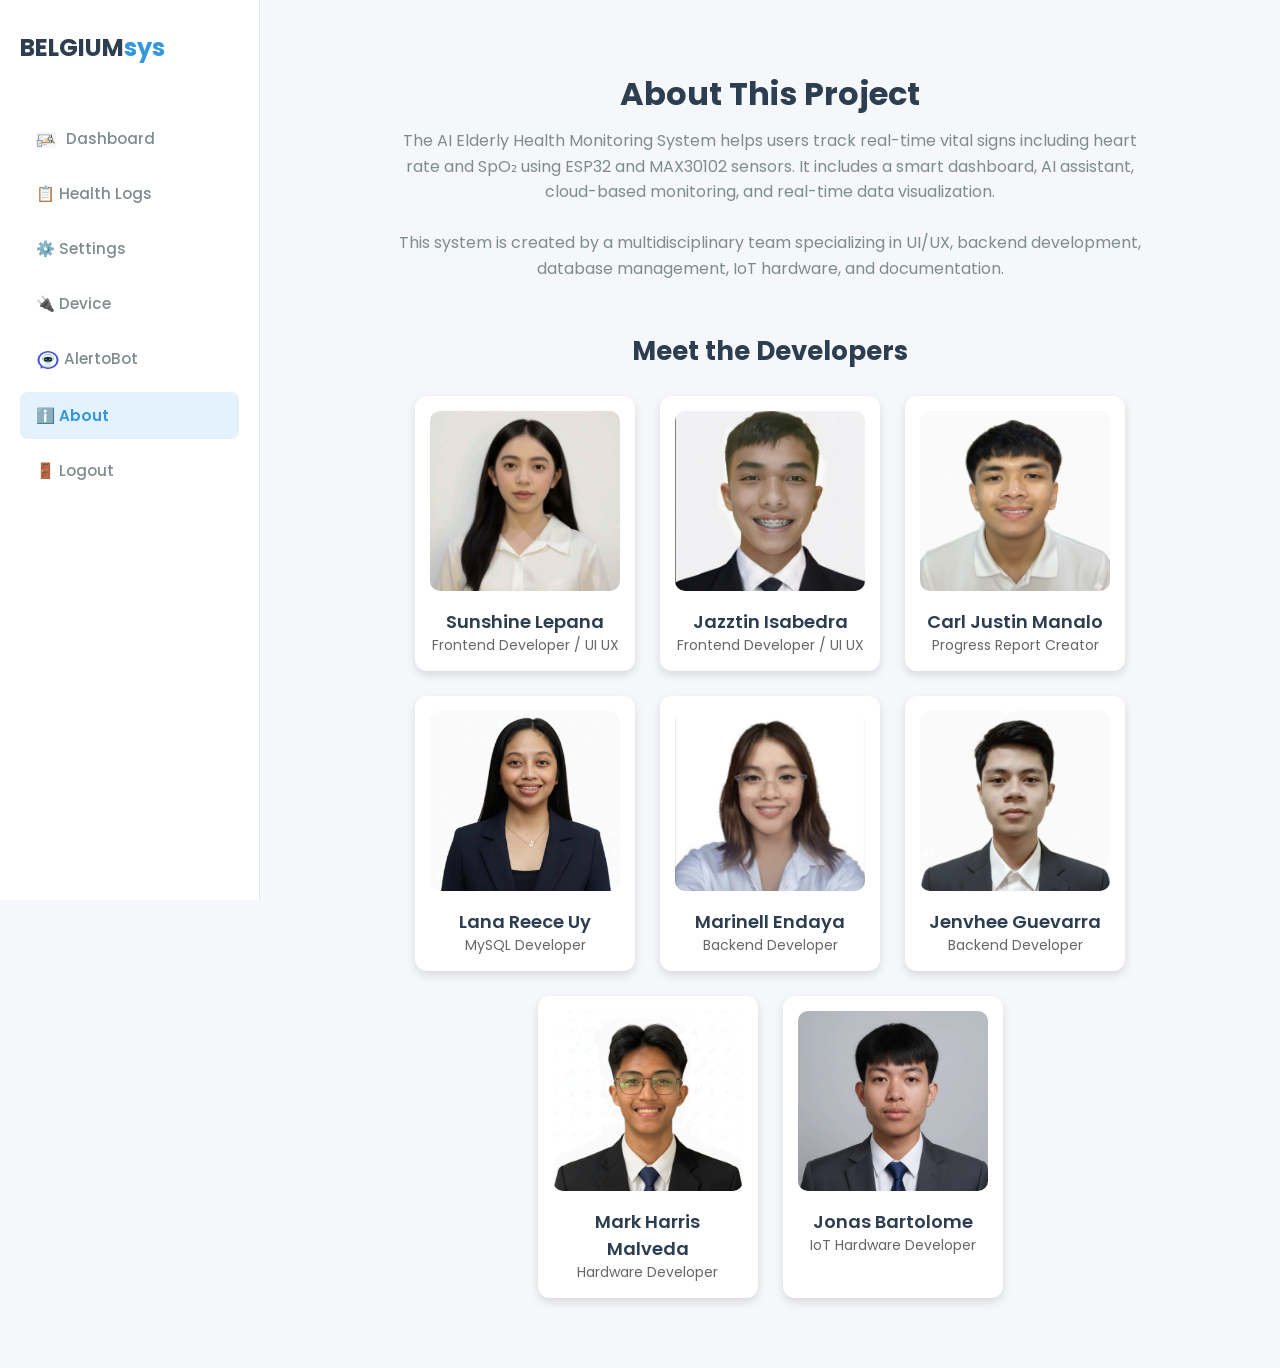
==== commit d5f0d371: "a" ====
--- a/about.html
+++ b/about.html
@@ -231,7 +231,7 @@
   <div class="dashboard-container">
     <!-- Sidebar -->
     <aside class="sidebar">
-      <h2 class="logo">AI<span>Health</span></h2>
+      <h2 class="logo">BELGIUM<span>sys</span></h2>
       <nav class="nav-links">
         <a href="./dashboard.html"><img src="dashboard.png" class="nav-icon"> Dashboard</a>
         <a href="./healthlogs.html">📋 Health Logs</a>
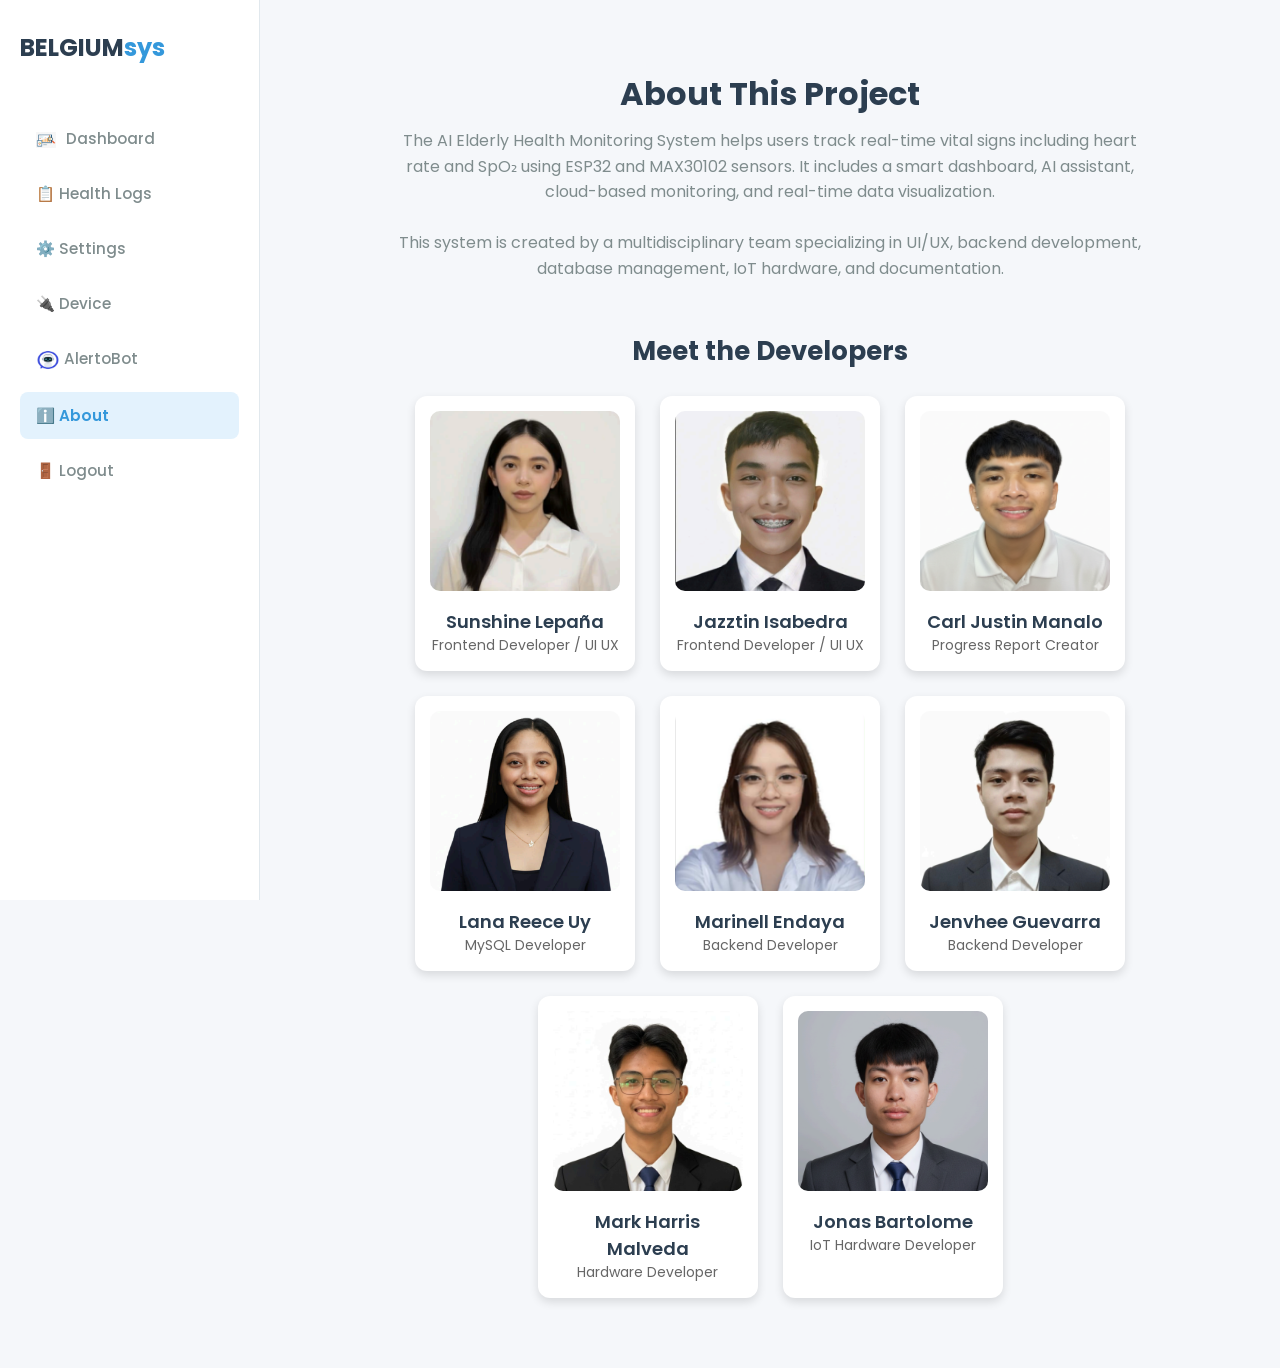
==== commit 59611ca9: "a" ====
--- a/about.html
+++ b/about.html
@@ -269,7 +269,7 @@
     <!-- Example Developer Card (Copy for all devs) -->
     <div class="dev-card" onclick="openModal('dev1')">
       <img src="sun.png" class="dev-photo">
-      <div class="dev-name">Sunshine Lepana</div>
+      <div class="dev-name">Sunshine Lepaña</div>
       <div class="dev-role">Frontend Developer / UI UX</div>
     </div>
 
